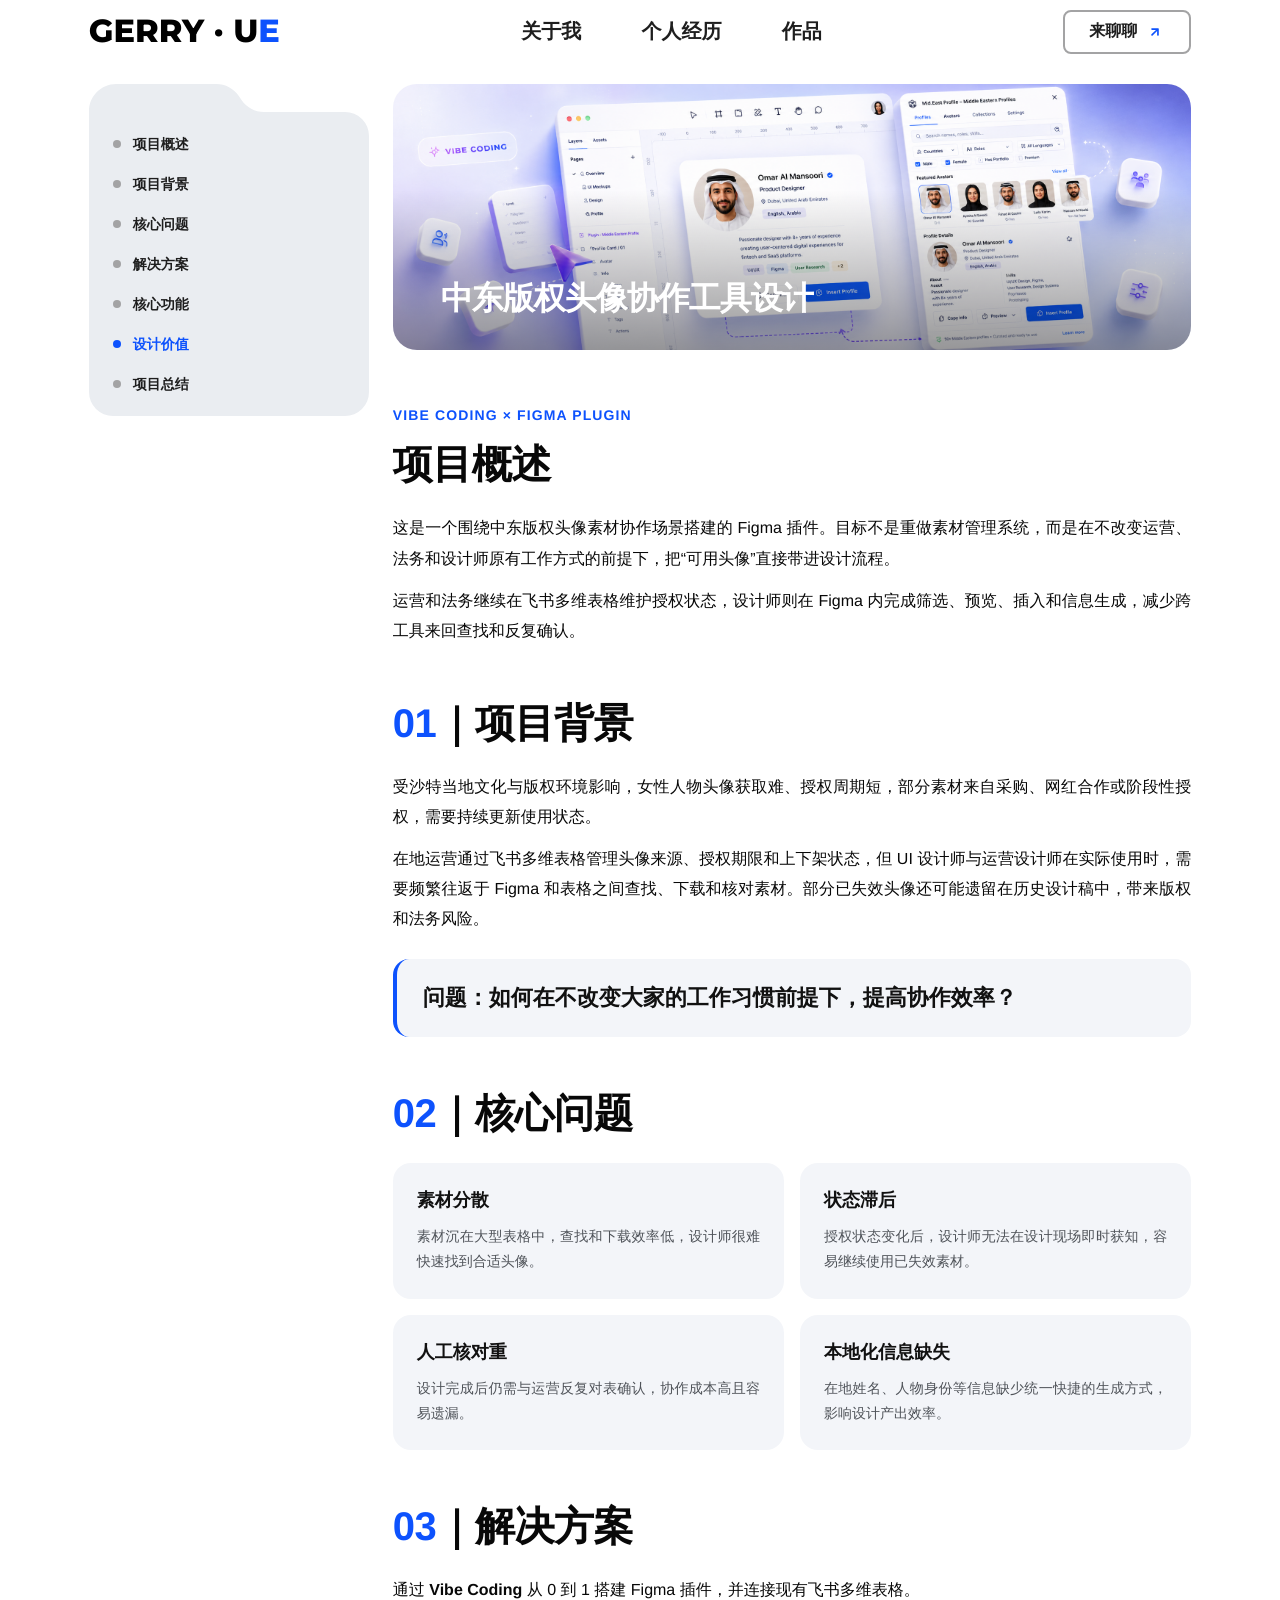
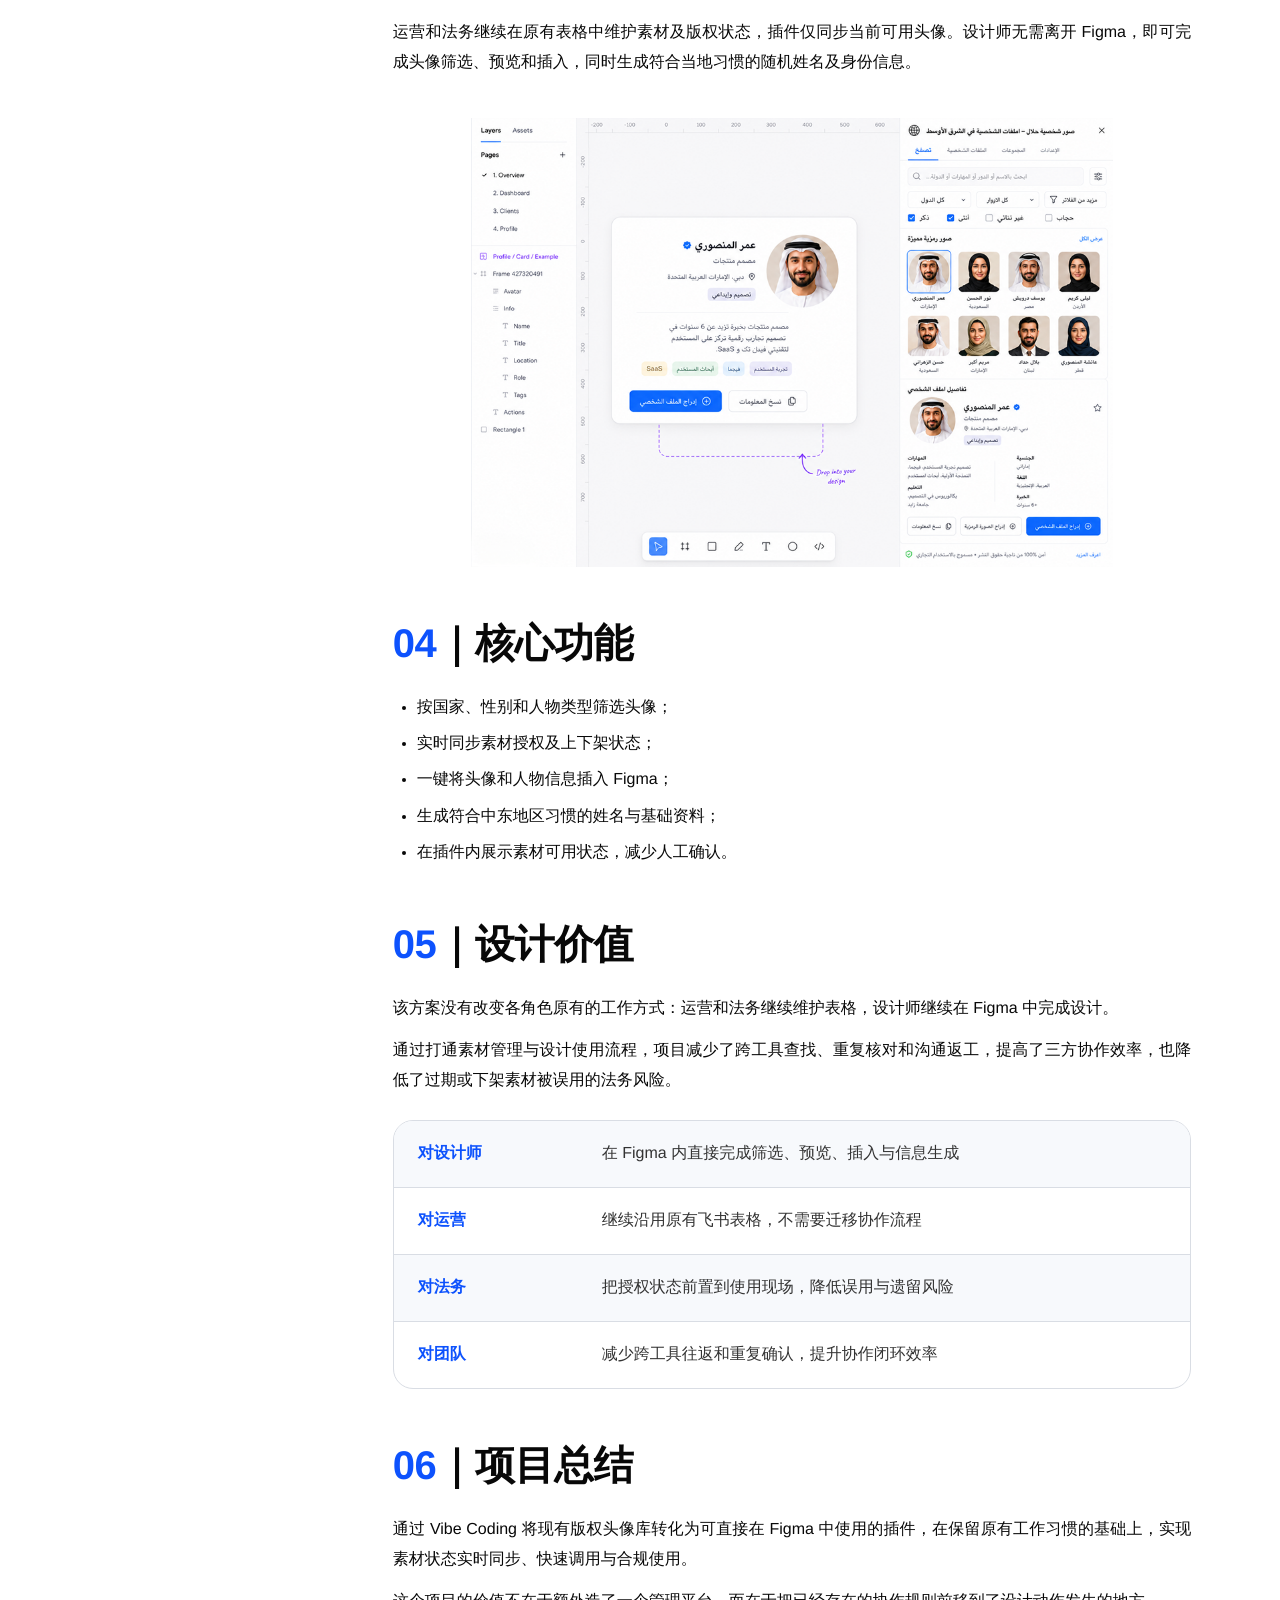
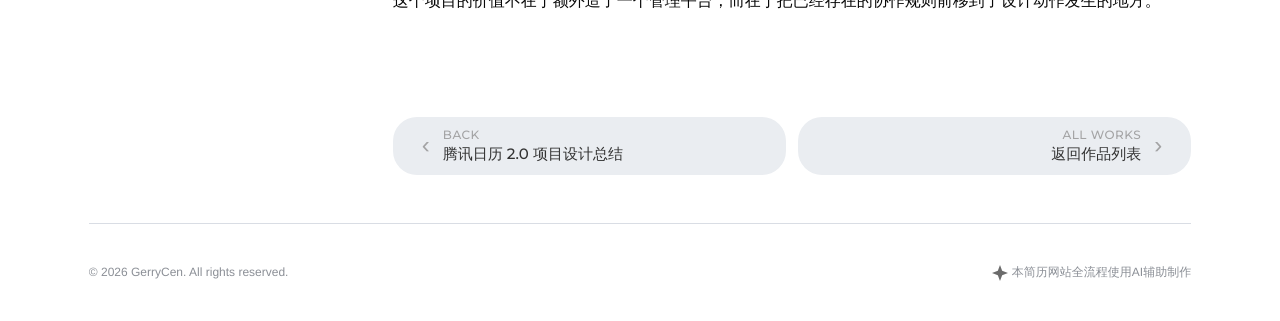
==== project-avatar-plugin.html @ 3c02f91b "Deploy portfolio static site" ====
<!doctype html>
<html lang="zh-CN">
  <head>
    <meta charset="UTF-8" />
    <meta name="viewport" content="width=device-width, initial-scale=1.0" />
    <title>中东版权头像协作工具设计</title>
    <meta
      name="description"
      content="中东版权头像协作工具设计，通过 Figma 插件打通飞书多维表格与设计工作流，降低素材版权与协作风险。"
    />
    <link rel="stylesheet" href="./styles.css" />
  </head>
  <body class="project-page">
    <header class="site-header" aria-label="主导航">
      <div class="header-inner">
        <a class="brand" href="./index.html#top" aria-label="回到首页">Gerry · U<span>E</span></a>
        <nav class="nav-links" aria-label="页面导航">
          <a href="./index.html#about">关于我</a>
          <a href="./index.html#experience">个人经历</a>
          <a href="./index.html#works">作品</a>
        </nav>
        <a class="talk-button" href="./index.html#contact">
          <span>来聊聊</span>
          <img src="./assets/arrow-down.svg" alt="" />
        </a>
      </div>
    </header>

    <main class="project-main">
      <div class="project-shell">
        <aside class="project-toc" aria-label="项目目录">
          <img class="project-toc-cap" src="./assets/project-detail-nav-cap.svg" alt="" />
          <nav>
            <a class="active" href="#overview"><span></span>项目概述</a>
            <a href="#background"><span></span>项目背景</a>
            <a href="#problems"><span></span>核心问题</a>
            <a href="#solution"><span></span>解决方案</a>
            <a href="#features"><span></span>核心功能</a>
            <a href="#value"><span></span>设计价值</a>
            <a href="#summary"><span></span>项目总结</a>
          </nav>
        </aside>

        <article class="project-article">
          <section class="project-cover reveal">
            <img src="./assets/avatar-plugin-cover-02.png" alt="中东版权头像协作工具设计封面" />
            <div>
              <p>中东版权头像协作工具设计</p>
            </div>
          </section>

          <section class="project-section reveal" id="overview">
            <p class="project-eyebrow">Vibe Coding × Figma Plugin</p>
            <h2>项目概述</h2>
            <p>
              这是一个围绕中东版权头像素材协作场景搭建的 Figma 插件。目标不是重做素材管理系统，而是在不改变运营、法务和设计师原有工作方式的前提下，把“可用头像”直接带进设计流程。
            </p>
            <p>
              运营和法务继续在飞书多维表格维护授权状态，设计师则在 Figma 内完成筛选、预览、插入和信息生成，减少跨工具来回查找和反复确认。
            </p>
          </section>

          <section class="project-section reveal" id="background">
            <h2><span>01</span>｜项目背景</h2>
            <p>
              受沙特当地文化与版权环境影响，女性人物头像获取难、授权周期短，部分素材来自采购、网红合作或阶段性授权，需要持续更新使用状态。
            </p>
            <p>
              在地运营通过飞书多维表格管理头像来源、授权期限和上下架状态，但 UI 设计师与运营设计师在实际使用时，需要频繁往返于 Figma 和表格之间查找、下载和核对素材。部分已失效头像还可能遗留在历史设计稿中，带来版权和法务风险。
            </p>
            <blockquote class="project-quote">问题：如何在不改变大家的工作习惯前提下，提高协作效率？</blockquote>
          </section>

          <section class="project-section reveal" id="problems">
            <h2><span>02</span>｜核心问题</h2>
            <div class="project-callout-grid">
              <div>
                <h3>素材分散</h3>
                <p>素材沉在大型表格中，查找和下载效率低，设计师很难快速找到合适头像。</p>
              </div>
              <div>
                <h3>状态滞后</h3>
                <p>授权状态变化后，设计师无法在设计现场即时获知，容易继续使用已失效素材。</p>
              </div>
              <div>
                <h3>人工核对重</h3>
                <p>设计完成后仍需与运营反复对表确认，协作成本高且容易遗漏。</p>
              </div>
              <div>
                <h3>本地化信息缺失</h3>
                <p>在地姓名、人物身份等信息缺少统一快捷的生成方式，影响设计产出效率。</p>
              </div>
            </div>
          </section>

          <section class="project-section reveal" id="solution">
            <h2><span>03</span>｜解决方案</h2>
            <p>
              通过 <strong>Vibe Coding</strong> 从 0 到 1 搭建 Figma 插件，并连接现有飞书多维表格。
            </p>
            <p>
              运营和法务继续在原有表格中维护素材及版权状态，插件仅同步当前可用头像。设计师无需离开 Figma，即可完成头像筛选、预览和插入，同时生成符合当地习惯的随机姓名及身份信息。
            </p>
            <figure>
              <img src="./assets/avatar-plugin-detail-01.png" alt="中东版权头像 Figma 插件界面" />
            </figure>
          </section>

          <section class="project-section reveal" id="features">
            <h2><span>04</span>｜核心功能</h2>
            <ul>
              <li>按国家、性别和人物类型筛选头像；</li>
              <li>实时同步素材授权及上下架状态；</li>
              <li>一键将头像和人物信息插入 Figma；</li>
              <li>生成符合中东地区习惯的姓名与基础资料；</li>
              <li>在插件内展示素材可用状态，减少人工确认。</li>
            </ul>
          </section>

          <section class="project-section reveal" id="value">
            <h2><span>05</span>｜设计价值</h2>
            <p>
              该方案没有改变各角色原有的工作方式：运营和法务继续维护表格，设计师继续在 Figma 中完成设计。
            </p>
            <p>
              通过打通素材管理与设计使用流程，项目减少了跨工具查找、重复核对和沟通返工，提高了三方协作效率，也降低了过期或下架素材被误用的法务风险。
            </p>
            <div class="project-result-table" role="table" aria-label="中东版权头像协作工具价值">
              <div><strong>对设计师</strong><span>在 Figma 内直接完成筛选、预览、插入与信息生成</span></div>
              <div><strong>对运营</strong><span>继续沿用原有飞书表格，不需要迁移协作流程</span></div>
              <div><strong>对法务</strong><span>把授权状态前置到使用现场，降低误用与遗留风险</span></div>
              <div><strong>对团队</strong><span>减少跨工具往返和重复确认，提升协作闭环效率</span></div>
            </div>
          </section>

          <section class="project-section reveal" id="summary">
            <h2><span>06</span>｜项目总结</h2>
            <p>
              通过 Vibe Coding 将现有版权头像库转化为可直接在 Figma 中使用的插件，在保留原有工作习惯的基础上，实现素材状态实时同步、快速调用与合规使用。
            </p>
            <p>
              这个项目的价值不在于额外造了一个管理平台，而在于把已经存在的协作规则前移到了设计动作发生的地方。
            </p>
          </section>

          <nav class="project-pager" aria-label="作品翻页">
            <a class="project-pager-link project-pager-back" href="./project-tencent-calendar.html">
              <span class="project-pager-arrow" aria-hidden="true">‹</span>
              <span class="project-pager-info">
                <span>Back</span>
                <strong>腾讯日历 2.0 项目设计总结</strong>
              </span>
            </a>
            <a class="project-pager-link project-pager-next" href="./index.html#works">
              <span class="project-pager-info">
                <span>All Works</span>
                <strong>返回作品列表</strong>
              </span>
              <span class="project-pager-arrow" aria-hidden="true">›</span>
            </a>
          </nav>
        </article>
      </div>

      <footer class="project-footer">
        <span>© 2026 GerryCen. All rights reserved.</span>
        <span><img src="./assets/star.svg" alt="" />本简历网站全流程使用AI辅助制作</span>
      </footer>
    </main>

    <script src="./script.js"></script>
  </body>
</html>
---- styles.css ----
:root {
  --page-max: 1440px;
}

@font-face {
  font-family: "Montserrat";
  font-style: normal;
  font-weight: 500;
  font-display: swap;
  src: url("./assets/fonts/montserrat-500.ttf") format("truetype");
}

@font-face {
  font-family: "Montserrat";
  font-style: normal;
  font-weight: 700;
  font-display: swap;
  src: url("./assets/fonts/montserrat-700.ttf") format("truetype");
}

@font-face {
  font-family: "Montserrat";
  font-style: normal;
  font-weight: 800;
  font-display: swap;
  src: url("./assets/fonts/montserrat-800.ttf") format("truetype");
}

:root {
  --bg: #f3f5f9;
  --black: #080808;
  --text: #1e1e1e;
  --muted: #a3a3a4;
  --blue: #0d52fd;
  --line: #d9dde4;
  --card-dark: #171717;
  --pad: clamp(32px, 6.94vw, 100px);
  --content: 1240px;
  --radius-lg: 68px;
  --radius-md: 32px;
  --radius-sm: 16px;
}

* {
  box-sizing: border-box;
}

html {
  scroll-behavior: smooth;
}

body {
  margin: 0;
  background: var(--bg);
  color: var(--text);
  display: flex;
  flex-direction: column;
  align-items: center;
  font-family: "PingFang SC", "PingFang TC", "Helvetica Neue", Arial, sans-serif;
  -webkit-font-smoothing: antialiased;
  text-rendering: geometricPrecision;
}

main {
  width: min(100%, var(--page-max));
}

a {
  color: inherit;
  text-decoration: none;
}

img {
  display: block;
  max-width: 100%;
}

.site-header {
  align-items: center;
  -webkit-backdrop-filter: none;
  backdrop-filter: none;
  background: transparent;
  box-shadow: none;
  display: flex;
  height: 64px;
  justify-content: center;
  max-height: 64px;
  overflow: hidden;
  padding: 0;
  position: sticky;
  top: 0;
  transition: background 180ms ease, backdrop-filter 180ms ease, box-shadow 180ms ease;
  width: 100%;
  z-index: 30;
}

.site-header.is-scrolled {
  -webkit-backdrop-filter: blur(22px);
  backdrop-filter: blur(22px);
  background: rgba(243, 245, 249, 0.72);
  box-shadow: 0 1px 0 rgba(8, 8, 8, 0.06);
}

.header-inner {
  align-items: center;
  display: flex;
  height: 64px;
  justify-content: space-between;
  padding: 0 var(--pad);
  width: min(100%, var(--page-max));
}

.brand {
  color: #000;
  font-family: Montserrat, "Helvetica Neue", Arial, sans-serif;
  font-size: clamp(26px, 2.5vw, 36px);
  font-weight: 800;
  letter-spacing: 0;
  line-height: 40px;
  text-transform: uppercase;
  white-space: nowrap;
}

.brand span {
  color: var(--blue);
}

.nav-links {
  display: flex;
  gap: clamp(32px, 4.7vw, 68px);
  font-size: 20px;
  font-weight: 700;
  line-height: 40px;
}

.nav-links a {
  transition: color 180ms ease;
}

.nav-links a:hover {
  color: var(--blue);
}

.talk-button {
  align-items: center;
  border: 2px solid var(--muted);
  border-radius: 8px;
  display: inline-flex;
  gap: 8px;
  min-height: 44px;
  padding: 4px 24px;
  transition: background 180ms ease, border-color 180ms ease, color 180ms ease, transform 180ms ease;
}

.talk-button span {
  font-size: 16px;
  font-weight: 700;
  line-height: 32px;
  white-space: nowrap;
}

.talk-button img {
  height: 20px;
  transition: filter 180ms ease;
  width: 20px;
}

.talk-button:hover {
  background: var(--blue);
  border-color: var(--blue);
  color: #fff;
  transform: translateY(-2px);
}

.talk-button:hover img {
  filter: brightness(0) invert(1);
}

.hero {
  overflow: hidden;
  padding-top: 100px;
  position: relative;
}

.hero-copy {
  align-items: flex-end;
  display: flex;
  gap: 80px;
  height: 362px;
  padding-left: var(--pad);
  position: relative;
  z-index: 3;
}

.portfolio-mark {
  aspect-ratio: 348.512 / 361.248;
  height: clamp(270px, 25.1vw, 361px);
  width: clamp(260px, 24.2vw, 349px);
}

.hero-roles {
  color: var(--text);
  display: flex;
  flex-direction: column;
  gap: 56px;
  font-size: clamp(28px, 2.5vw, 36px);
  font-weight: 500;
  line-height: 40px;
  padding-bottom: 1px;
}

.hero-roles p {
  margin: 0;
}

.hero-roles span {
  color: var(--muted);
}

.hero-portrait {
  height: 833px;
  position: absolute;
  right: 0;
  top: -18px;
  width: min(54vw, 773px);
  z-index: 6;
}

.portrait {
  height: auto;
  position: absolute;
  right: 50px;
  top: 16px;
  width: min(54vw, 773px);
}

.light {
  opacity: 0.68;
  pointer-events: none;
  position: absolute;
}

.light-one {
  animation: lightDrift 6s ease-in-out infinite;
  right: 68px;
  top: 590px;
  width: 43vw;
}

.light-two {
  animation: lightDrift 7s ease-in-out infinite reverse;
  right: 0;
  top: 622px;
  width: 51vw;
}

.profile-card {
  align-items: flex-start;
  backdrop-filter: blur(18px);
  background: rgba(139, 139, 139, 0.42);
  border-radius: 24px;
  color: #fff;
  display: flex;
  gap: 12px;
  padding: 24px 36px 24px 24px;
  position: absolute;
  right: 50px;
  top: 520px;
  transform: translate3d(var(--card-shift-x, 0px), var(--card-shift-y, 0px), 0);
  transition: transform 180ms ease, backdrop-filter 180ms ease, background 180ms ease;
  will-change: transform;
  width: 276px;
  z-index: 7;
}

.profile-card img {
  border-radius: 50%;
  height: 68px;
  object-fit: cover;
  object-position: 28% 15%;
  width: 68px;
}

.profile-card strong,
.profile-card span {
  display: block;
  font-size: 24px;
  font-weight: 700;
  line-height: 32px;
  white-space: nowrap;
}

.profile-card span {
  font-weight: 500;
}

.profile-card small {
  color: rgba(255, 255, 255, 0.72);
  display: block;
  font-size: 12px;
  line-height: 20px;
  margin-top: 8px;
  white-space: nowrap;
}

.about-panel {
  margin-top: -18px;
  position: relative;
  z-index: 4;
}

.shape {
  pointer-events: none;
  position: relative;
  z-index: 2;
  display: block;
  height: auto;
  max-width: 100%;
}

.shape-top {
  margin-left: auto;
  width: min(49vw, 704px);
  aspect-ratio: 704 / 70;
}

.shape-bottom {
  margin-top: -1px;
  width: min(56vw, 804px);
  aspect-ratio: 804 / 70;
}

.panel-inner {
  background: var(--black);
  border-bottom-right-radius: var(--radius-lg);
  border-top-left-radius: var(--radius-lg);
  display: flex;
  flex-direction: column;
  gap: 80px;
  min-height: 1040px;
  padding: 100px var(--pad);
  position: relative;
}

.intro-block {
  max-width: 677px;
}

.panel-inner h2 {
  background: linear-gradient(90deg, #6f6f6f, #fff 50%, #6f6f6f);
  background-clip: text;
  color: transparent;
  font-family: Montserrat, "Helvetica Neue", Arial, sans-serif;
  font-size: clamp(62px, 6.67vw, 96px);
  font-weight: 800;
  line-height: 96px;
  margin: 0 0 -36px;
  opacity: 0.1;
  text-transform: uppercase;
}

.intro-block p {
  color: var(--muted);
  font-size: 16px;
  line-height: 32px;
  margin: 0;
  max-width: 478px;
}

.skill-strip,
.competencies {
  width: 100%;
}

.marquee {
  height: 38px;
  margin-top: 0;
  overflow: hidden;
  position: relative;
  width: 100%;
}

.marquee::before,
.marquee::after {
  content: "";
  height: 100%;
  pointer-events: none;
  position: absolute;
  top: 0;
  width: 72px;
  z-index: 2;
}

.marquee::before {
  background: linear-gradient(90deg, var(--black), rgba(8, 8, 8, 0));
  left: 0;
}

.marquee::after {
  background: linear-gradient(90deg, rgba(8, 8, 8, 0), var(--black));
  right: 0;
}

.marquee-track {
  align-items: center;
  animation: marquee 33s linear infinite;
  color: var(--muted);
  display: flex;
  gap: 72px;
  min-width: max-content;
}

.marquee-track span {
  align-items: center;
  display: inline-flex;
  font-size: 32px;
  font-weight: 500;
  gap: 3px;
  line-height: 32px;
  white-space: nowrap;
}

.marquee-track img {
  height: 32px;
  width: 32px;
}

.marquee-track .logo-only img {
  height: 32px;
  width: 148.96px;
}

.ae-icon {
  background: var(--muted);
  border-radius: 4px;
  color: var(--black);
  font-size: 20px !important;
  height: 32px;
  justify-content: center;
  line-height: 18px !important;
  width: 32px;
}

.ae-skill {
  gap: 4px !important;
}

.competency-grid {
  display: grid;
  gap: 24px;
  grid-template-columns: repeat(3, minmax(0, 1fr));
}

.competency-card {
  backdrop-filter: blur(18px);
  background: linear-gradient(145deg, rgba(255, 255, 255, 0.14), rgba(255, 255, 255, 0.06));
  border: 1px solid rgba(255, 255, 255, 0.12);
  border-radius: var(--radius-md);
  box-shadow: inset 0 1px 0 rgba(255, 255, 255, 0.08);
  min-height: 334px;
  overflow: hidden;
  position: relative;
  padding: 40px;
  transition: transform 320ms ease, background 320ms ease, border-color 320ms ease, box-shadow 320ms ease;
}

.competency-card::before {
  background: linear-gradient(145deg, rgba(255, 255, 255, 0.05), rgba(255, 255, 255, 0.16));
  border-radius: inherit;
  content: "";
  inset: 0;
  opacity: 0;
  position: absolute;
  transition: opacity 320ms ease;
  z-index: 0;
}

.competency-card > * {
  position: relative;
  z-index: 1;
}

.competency-card:hover {
  background: linear-gradient(145deg, rgba(255, 255, 255, 0.18), rgba(255, 255, 255, 0.08));
  border-color: rgba(255, 255, 255, 0.18);
  box-shadow: 0 16px 40px rgba(8, 8, 8, 0.26), inset 0 1px 0 rgba(255, 255, 255, 0.08);
  transform: translateY(-4px);
}

.competency-card:hover::before {
  opacity: 1;
}

.icon-wrap {
  align-items: center;
  background: #3c3c3c;
  border-radius: 50%;
  display: flex;
  height: 64px;
  justify-content: center;
  margin-bottom: 42px;
  width: 64px;
}

.icon-wrap img {
  height: 32px;
  width: 32px;
}

.competency-card h3 {
  color: #fff;
  font-size: clamp(26px, 2.5vw, 36px);
  font-weight: 600;
  line-height: 32px;
  margin: 0 0 29px;
}

.competency-card p {
  color: var(--muted);
  font-size: 16px;
  line-height: 32px;
  margin: 0;
}

.section-pad {
  padding: 80px var(--pad);
}

.experience h2,
.works h2,
.contact h2 {
  font-family: Montserrat, "Helvetica Neue", Arial, sans-serif;
  font-size: clamp(40px, 4.1vw, 59px);
  font-weight: 500;
  line-height: 59px;
  margin: 0;
  text-transform: uppercase;
}

.timeline {
  margin-top: 48px;
  max-width: var(--content);
  position: relative;
}

.timeline::before {
  background: #d7dbe2;
  content: "";
  height: calc(100% - 114px);
  left: 316px;
  position: absolute;
  top: 57px;
  width: 1px;
}

.job {
  align-items: center;
  display: grid;
  gap: 40px;
  grid-template-columns: 270px 12px minmax(320px, 598px) 200px;
  min-height: 106px;
}

.job + .job {
  margin-top: 40px;
}

.job-meta {
  background: #e9edf3;
  border-radius: 16px;
  padding: 24px;
  transition: background 220ms ease, color 220ms ease;
}

.job:hover .job-meta {
  background: var(--black);
  color: #fff;
}

.job-meta strong,
.job-meta span {
  display: block;
  padding-left: 24px;
  position: relative;
}

.job-meta strong {
  font-size: 16px;
  line-height: 22px;
}

.job-meta span {
  color: #707174;
  font-size: 12px;
  line-height: 20px;
  margin-top: 16px;
}

.job:hover .job-meta span {
  color: rgba(255, 255, 255, 0.7);
}

.job-meta strong::before,
.job-meta span::before {
  background: currentColor;
  border-radius: 50%;
  content: "";
  height: 8px;
  left: 0;
  position: absolute;
  top: 7px;
  width: 8px;
}

.job:hover .job-meta strong::before {
  background: var(--blue);
}

.job-meta span::before {
  content: none;
}

.timeline-dot {
  background: var(--bg);
  border: 2px solid #b8bdc6;
  border-radius: 50%;
  height: 12px;
  position: relative;
  width: 12px;
  z-index: 2;
}

.job-main h3 {
  font-size: 24px;
  font-weight: 700;
  line-height: 34px;
  margin: 0 0 8px;
}

.job-main h3 span {
  color: var(--muted);
  font-weight: 600;
}

.job-main p {
  color: #5f6064;
  font-size: 16px;
  line-height: 22px;
  margin: 0;
}

.company-logo {
  align-items: center;
  display: flex;
  height: 106px;
  justify-content: center;
}

.company-logo img {
  height: 100%;
  max-height: none;
  max-width: 100%;
  object-fit: contain;
}

.section-heading {
  align-items: center;
  display: flex;
  justify-content: space-between;
  max-width: var(--content);
}

.work-tabs {
  display: flex;
  gap: 8px;
}

.tab {
  background: #e6ebf2;
  border: 0;
  border-radius: 16px;
  color: #6c7077;
  cursor: pointer;
  font: inherit;
  font-size: 16px;
  font-weight: 600;
  height: 38px;
  padding: 8px 16px;
  transition: background 160ms ease, color 160ms ease, transform 160ms ease;
}

.tab.active,
.tab:hover {
  background: var(--blue);
  color: #fff;
  transform: translateY(-1px);
}

.work-grid {
  display: grid;
  gap: 24px;
  grid-template-columns: repeat(3, minmax(0, 1fr));
  margin-top: 48px;
  max-width: var(--content);
}

.work-card {
  background: var(--card-dark);
  border-radius: 16px;
  color: #fff;
  overflow: hidden;
  padding: 20px;
  transition: box-shadow 360ms ease, border-color 360ms ease;
}

.work-card.is-hidden {
  display: none;
}

.work-card:hover {
  box-shadow: 0 24px 50px rgba(8, 8, 8, 0.2);
}

.work-media {
  aspect-ratio: 357 / 200;
  border-radius: 8px;
  overflow: hidden;
  position: relative;
  width: 100%;
}

.work-media::after {
  background: linear-gradient(135deg, rgba(13, 82, 253, 0.28), rgba(255, 255, 255, 0) 52%, rgba(13, 82, 253, 0.16));
  content: "";
  inset: 0;
  opacity: 0;
  position: absolute;
  transition: opacity 420ms ease;
}

.work-media img {
  filter: grayscale(1) contrast(0.96) brightness(0.88);
  height: auto;
  object-fit: cover;
  transform: scale(1);
  transition: filter 420ms ease, transform 520ms ease;
  width: 100%;
}

.work-card:hover .work-media::after {
  opacity: 1;
}

.work-card:hover .work-media img {
  filter: grayscale(0) saturate(1.14) contrast(1.02);
  transform: scale(1.055);
}

.work-copy {
  padding-top: 16px;
}

.work-copy span {
  color: var(--blue);
  display: block;
  font-size: 12px;
  font-weight: 700;
  line-height: 14px;
  margin-bottom: 8px;
  text-transform: uppercase;
}

.work-copy h3 {
  font-size: 18px;
  font-weight: 700;
  line-height: 19px;
  margin: 0 0 8px;
}

.work-copy p {
  color: var(--muted);
  font-size: 13px;
  line-height: 18px;
  margin: 0;
  min-height: 54px;
}

.work-copy a,
.primary-button {
  align-items: center;
  border: 1px solid rgba(255, 255, 255, 0.35);
  border-radius: 8px;
  display: inline-flex;
  font-size: 14px;
  font-weight: 700;
  gap: 10px;
  height: 46px;
  line-height: 18px;
  margin-top: 16px;
  padding: 14px 24px;
  transition: background 180ms ease, border-color 180ms ease, transform 180ms ease;
}

.work-copy a img,
.primary-button img {
  height: 14px;
  transition: transform 180ms ease;
  width: 14px;
}

.work-copy a:hover,
.primary-button:hover {
  background: var(--blue);
  border-color: var(--blue);
  transform: translateY(-2px);
}

.work-copy a:hover img,
.primary-button:hover img {
  transform: translateX(3px);
}

.contact {
  background: var(--black);
  border-top-left-radius: 0;
  border-top-right-radius: var(--radius-lg);
  color: #fff;
  margin-top: 140px;
  min-height: 527px;
  overflow: visible;
  padding: 80px var(--pad) 39px;
  position: relative;
}

.contact-shape {
  aspect-ratio: 704 / 70;
  bottom: calc(100% - 1px);
  display: block;
  height: auto;
  left: 0;
  max-width: 100%;
  pointer-events: none;
  position: absolute;
  top: auto;
  width: min(49vw, 704px);
  z-index: 2;
}

.contact::after {
  background: url("./assets/bg纹理切图.png") no-repeat right top / auto 100%;
  content: "";
  inset: 0;
  opacity: 1;
  position: absolute;
  z-index: 0;
}

.contact-inner {
  display: grid;
  column-gap: 56px;
  grid-template-columns: minmax(320px, 550px) 180px 230px;
  justify-content: space-between;
  max-width: var(--content);
  min-height: 270px;
  position: relative;
  z-index: 2;
}

.contact-copy h2 {
  background: linear-gradient(90deg, #6f6f6f 0%, #fff 50%, #6f6f6f 100%);
  background-clip: text;
  -webkit-background-clip: text;
  color: transparent;
  font-family: Montserrat, "Helvetica Neue", Arial, sans-serif;
  font-size: 48px;
  font-weight: 500;
  line-height: 1;
  margin: 0;
  text-transform: uppercase;
  -webkit-text-fill-color: transparent;
}

.contact-copy p {
  color: var(--muted);
  font-size: 16px;
  line-height: 26px;
  margin: 40px 0 0;
  max-width: 550px;
}

.primary-button {
  background: var(--blue);
  border-color: var(--blue);
  margin-top: 40px;
}

.contact-info {
  display: flex;
  flex-direction: column;
  font-style: normal;
  gap: 56px;
}

.contact-info span,
.wechat span {
  color: #fff;
  display: block;
  font-size: 12px;
  font-weight: 700;
  line-height: 20px;
}

.contact-info strong {
  display: block;
  font-size: 20px;
  line-height: 28px;
  margin-top: 4px;
}

.wechat img {
  aspect-ratio: 1;
  border-radius: 12px;
  height: 230px;
  margin-top: 20px;
  object-fit: cover;
  object-position: center 64%;
  width: 230px;
}

.wechat {
  justify-self: end;
}

.footer {
  align-items: center;
  border-top: 1px solid rgba(255, 255, 255, 0.12);
  color: rgba(255, 255, 255, 0.45);
  display: flex;
  font-size: 12px;
  justify-content: space-between;
  line-height: 17px;
  margin-top: 80px;
  max-width: var(--content);
  padding-top: 40px;
  position: relative;
  z-index: 2;
}

.footer span:last-child {
  align-items: center;
  display: inline-flex;
  gap: 4px;
}

.footer img {
  height: 16px;
  width: 16px;
}

.project-page {
  background: #fff;
}

.project-main {
  background: #fff;
}

.project-shell {
  display: grid;
  gap: 24px;
  grid-template-columns: 280px minmax(0, 936px);
  padding: 20px var(--pad) 48px;
}

.project-toc {
  left: max(var(--pad), calc((100vw - var(--page-max)) / 2 + var(--pad)));
  position: fixed;
  top: 84px;
  width: 280px;
  z-index: 20;
}

.project-toc-cap {
  aspect-ratio: 175 / 28;
  height: 28px;
  width: 175px;
}

.project-toc nav {
  background: #eaedf1;
  border-bottom-left-radius: 24px;
  border-bottom-right-radius: 24px;
  border-top-right-radius: 24px;
  display: flex;
  flex-direction: column;
  max-height: calc(100vh - 116px);
  overflow: auto;
  padding: 12px 24px;
}

.project-toc a {
  align-items: center;
  color: #1e1e1e;
  display: flex;
  font-size: 14px;
  font-weight: 600;
  gap: 12px;
  line-height: 20px;
  padding: 10px 0;
  transition: color 180ms ease;
}

.project-toc a span {
  background: #a3a3a4;
  border-radius: 4px;
  display: block;
  height: 8px;
  transition: background 180ms ease;
  width: 8px;
}

.project-toc a.active,
.project-toc a:hover {
  color: var(--blue);
}

.project-toc a.active span,
.project-toc a:hover span {
  background: var(--blue);
}

.project-article {
  display: flex;
  flex-direction: column;
  gap: 52px;
  grid-column: 2;
  min-width: 0;
  width: 100%;
}

.project-cover {
  aspect-ratio: 936 / 312;
  border-radius: 24px;
  overflow: hidden;
  position: relative;
  width: 100%;
}

.project-cover img,
.project-section figure img {
  height: 100%;
  object-fit: cover;
  width: 100%;
}

.project-cover::after {
  background: linear-gradient(180deg, rgba(0, 0, 0, 0), rgba(0, 0, 0, 0.4));
  bottom: 0;
  content: "";
  height: 160px;
  left: 0;
  position: absolute;
  right: 0;
}

.project-cover div {
  bottom: 0;
  left: 0;
  padding: 24px 48px;
  position: absolute;
  right: 0;
  z-index: 1;
}

.project-cover p {
  color: #fff;
  font-size: 32px;
  font-weight: 600;
  letter-spacing: -1px;
  line-height: 55px;
  margin: 0;
}

.project-section {
  color: #080808;
  font-size: 16px;
  line-height: 1.88;
}

.project-section h2 {
  color: #080808;
  font-size: 40px;
  font-weight: 600;
  letter-spacing: -0.5px;
  line-height: 1.25;
  margin: 0 0 24px;
}

.project-section h2 span {
  color: var(--blue);
}

.project-section h3 {
  font-size: 22px;
  font-weight: 700;
  line-height: 1.45;
  margin: 32px 0 10px;
}

.project-section p {
  margin: 0;
  text-align: justify;
}

.project-section a {
  color: var(--blue);
  text-decoration: underline;
  text-underline-offset: 0.15em;
}

.project-section a:hover {
  text-decoration-thickness: 2px;
}

.project-eyebrow {
  color: var(--blue);
  font-size: 14px;
  font-weight: 700;
  letter-spacing: 0.08em;
  margin-bottom: 12px !important;
  text-transform: uppercase;
}

.project-section p + p {
  margin-top: 12px;
}

.project-section ul,
.project-section ol {
  margin: 12px 0 0;
  padding-left: 24px;
}

.project-section li + li {
  margin-top: 6px;
}

.project-section figure {
  border-radius: 24px;
  margin: 40px 0 0;
  overflow: hidden;
  width: 100%;
}

.project-section figure img {
  aspect-ratio: 16 / 9;
  display: block;
  height: auto;
  border-radius: inherit;
  object-fit: contain;
}

.project-section strong {
  font-weight: 700;
}

.project-quote {
  background: #f3f5f9;
  border-left: 4px solid var(--blue);
  border-radius: 16px;
  color: #111;
  font-size: 22px;
  font-weight: 600;
  line-height: 1.55;
  margin: 24px 0 0;
  padding: 22px 26px;
}

.project-callout-grid {
  display: grid;
  gap: 16px;
  grid-template-columns: repeat(2, minmax(0, 1fr));
  margin-top: 20px;
}

.project-callout-three {
  grid-template-columns: repeat(3, minmax(0, 1fr));
}

.project-callout-grid > div {
  background: #f3f5f9;
  border-radius: 18px;
  padding: 24px;
}

.project-callout-grid h3 {
  color: #111;
  font-size: 18px;
  line-height: 1.5;
  margin: 0 0 10px;
}

.project-callout-grid p {
  color: #4f5359;
  font-size: 14px;
  line-height: 1.8;
}

.project-result-table {
  border: 1px solid #d9dde4;
  border-radius: 20px;
  margin-top: 24px;
  overflow: hidden;
}

.project-result-table div {
  display: grid;
  gap: 24px;
  grid-template-columns: 160px minmax(0, 1fr);
  padding: 18px 24px;
}

.project-result-table div + div {
  border-top: 1px solid #d9dde4;
}

.project-result-table div:nth-child(odd) {
  background: #f7f9fc;
}

.project-result-table strong {
  color: var(--blue);
}

.project-result-table span {
  color: #333;
}

.project-pager {
  display: grid;
  gap: 12px;
  grid-template-columns: repeat(2, minmax(0, 1fr));
  margin-top: 48px;
}

.project-pager-link {
  align-items: center;
  background: #eaedf1;
  border-radius: 24px;
  display: flex;
  gap: 8px;
  min-height: 58px;
  padding: 10px 24px;
  transition: background 180ms ease, transform 180ms ease;
}

.project-pager-next {
  justify-content: flex-end;
  text-align: right;
}

.project-pager-link:hover {
  background: #dfe5ee;
  transform: translateY(-2px);
}

.project-pager-info {
  display: flex;
  flex: 1 1 auto;
  flex-direction: column;
  min-width: 0;
}

.project-pager-info span,
.project-pager-info strong {
  display: block;
  font-family: Montserrat, "Helvetica Neue", Arial, sans-serif;
  font-weight: 500;
}

.project-pager-info span {
  color: #a3a3a4;
  font-size: 12px;
  letter-spacing: 0.5px;
  line-height: 16px;
  text-transform: uppercase;
}

.project-pager-info strong {
  color: #333;
  font-size: 15px;
  line-height: 20px;
  overflow: hidden;
  text-overflow: ellipsis;
  white-space: nowrap;
}

.project-pager-arrow {
  align-items: center;
  color: #a3a3a4;
  display: inline-flex;
  flex: 0 0 18px;
  font-family: "Helvetica Neue", Arial, sans-serif;
  font-size: 24px;
  height: 18px;
  justify-content: center;
  line-height: 18px;
  width: 18px;
}

.project-contact {
  margin-top: 0;
}

.project-footer {
  align-items: center;
  border-top: 1px solid #d9dde4;
  color: #8b8f96;
  display: flex;
  font-size: 12px;
  justify-content: space-between;
  line-height: 17px;
  margin: 0 auto;
  max-width: var(--content);
  padding: 40px 0;
  width: calc(100% - var(--pad) * 2);
}

.project-footer span:last-child {
  align-items: center;
  display: inline-flex;
  gap: 4px;
}

.project-footer img {
  filter: brightness(0) saturate(0) opacity(0.58);
  height: 16px;
  width: 16px;
}

.reveal {
  opacity: 0;
  transform: translateY(28px);
  transition: opacity 700ms ease, transform 700ms ease;
}

.reveal.is-visible {
  opacity: 1;
  transform: translateY(0);
}

@keyframes marquee {
  from {
    transform: translateX(0);
  }
  to {
    transform: translateX(-50%);
  }
}

@keyframes portraitFloat {
  0%,
  100% {
    transform: translateY(0);
  }
  50% {
    transform: translateY(-10px);
  }
}

@keyframes lightDrift {
  0%,
  100% {
    transform: translateX(0) rotate(-10deg);
  }
  50% {
    transform: translateX(-18px) rotate(-8deg);
  }
}

@media (max-width: 1180px) {
  .header-inner {
    gap: 24px;
  }

  .nav-links {
    gap: clamp(18px, 3vw, 28px);
    white-space: nowrap;
  }

  .hero-copy {
    gap: 48px;
  }

  .hero-portrait {
    opacity: 0.9;
    right: -40px;
    z-index: 6;
  }

  .portrait {
    right: 0;
    top: -64px;
  }

  .competency-grid,
  .work-grid {
    grid-template-columns: repeat(2, minmax(0, 1fr));
  }

  .job {
    grid-template-columns: 220px 12px minmax(280px, 1fr) 130px;
    gap: 24px;
  }

  .timeline::before {
    left: 256px;
  }

  .contact-inner {
    column-gap: 40px;
    grid-template-columns: minmax(300px, 1fr) 180px 230px;
  }

  .contact-info {
    flex-direction: column;
    gap: 56px;
  }

  .wechat {
    grid-column: auto;
    grid-row: auto;
  }

  .contact-shape {
    width: min(54vw, 704px);
  }

  .project-shell {
    grid-template-columns: 240px minmax(0, 1fr);
  }

  .project-toc {
    width: 240px;
  }
}

@media (max-width: 860px) {
  :root {
    --radius-lg: 36px;
    --radius-md: 24px;
  }

  .header-inner {
    align-items: center;
    flex-wrap: nowrap;
    height: auto;
    padding-bottom: 22px;
    padding-top: 22px;
  }

  .nav-links {
    font-size: 18px;
    gap: 20px;
    order: initial;
    width: auto;
  }

  .talk-button {
    padding-inline: 18px;
  }

  .talk-button span {
    font-size: 18px;
  }

  .hero {
    padding-top: 8px;
  }

  .hero-copy {
    align-items: flex-start;
    flex-direction: column;
    gap: 28px;
    height: auto;
    min-height: 520px;
    padding-right: var(--pad);
  }

  .hero-roles {
    flex-direction: row;
    font-size: 24px;
    gap: 36px;
    line-height: 30px;
  }

  .hero-portrait {
    right: -180px;
    top: 54px;
    width: 680px;
  }

  .portrait {
    width: 680px;
  }

  .light-one {
    right: 132px;
    top: 420px;
    width: 500px;
  }

  .light-two {
    right: 64px;
    top: 448px;
    width: 590px;
  }

  .profile-card {
    right: 180px;
    top: 330px;
    transform: translate3d(var(--card-shift-x, 0px), var(--card-shift-y, 0px), 0) scale(0.82);
    transform-origin: right top;
  }

  .about-panel {
    margin-top: -118px;
  }

  .panel-inner {
    gap: 56px;
    min-height: auto;
    padding-bottom: 72px;
    padding-top: 72px;
  }

  .panel-inner h2 {
    line-height: 72px;
    margin-bottom: -24px;
  }

  .competency-grid,
  .work-grid {
    grid-template-columns: 1fr;
  }

  .competency-card {
    min-height: auto;
  }

  .section-heading {
    align-items: flex-start;
    flex-direction: column;
    gap: 24px;
  }

  .section-pad {
    padding: 64px var(--pad);
  }

  .experience h2,
  .works h2 {
    font-size: clamp(34px, 5.6vw, 46px);
    line-height: 1.12;
  }

  .timeline::before {
    display: none;
  }

  .job {
    align-items: start;
    gap: 18px;
    grid-template-columns: minmax(176px, 0.38fr) minmax(280px, 1fr) 100px;
  }

  .job-meta {
    grid-column: 1;
  }

  .job-main {
    grid-column: 2;
    grid-row: 1;
  }

  .timeline-dot {
    display: none;
  }

  .company-logo {
    grid-column: 3;
    grid-row: 1;
    height: 64px;
    justify-content: center;
  }

  .contact-inner {
    column-gap: 32px;
    grid-template-columns: minmax(280px, 1fr) minmax(180px, 220px);
  }

  .contact-info {
    grid-column: 1;
    flex-direction: row;
    gap: 40px;
    margin-top: 28px;
  }

  .wechat {
    grid-column: 2;
    grid-row: 1 / span 2;
    justify-self: end;
  }

  .contact-shape {
    width: min(54vw, 704px);
  }

  .footer {
    align-items: flex-start;
    flex-direction: column;
    gap: 20px;
  }

  .project-shell {
    display: block;
    padding-top: 16px;
  }

  .project-toc {
    margin-bottom: 24px;
    position: static;
    width: 100%;
  }

  .project-toc nav {
    border-radius: 0 24px 24px;
    display: grid;
    grid-template-columns: repeat(2, minmax(0, 1fr));
  }

  .project-cover p {
    font-size: 24px;
    line-height: 36px;
  }

  .project-cover div {
    padding: 20px 24px;
  }

  .project-section h2 {
    font-size: 28px;
  }

  .project-callout-grid {
    grid-template-columns: 1fr;
  }

  .project-result-table div {
    gap: 6px;
    grid-template-columns: 1fr;
  }

  .project-pager {
    grid-template-columns: 1fr;
  }

  .project-footer {
    align-items: flex-start;
    flex-direction: column;
    gap: 16px;
  }
}

@media (max-width: 560px) {
  :root {
    --pad: 20px;
  }

  .header-inner {
    align-items: flex-start;
    flex-wrap: wrap;
  }

  .brand {
    font-size: 24px;
  }

  .nav-links {
    font-size: 16px;
    gap: 18px;
    order: 3;
    width: 100%;
  }

  .portfolio-mark {
    height: 218px;
    width: 210px;
  }

  .hero-copy {
    min-height: 650px;
  }

  .hero-roles {
    flex-direction: column;
    font-size: 20px;
    gap: 20px;
    line-height: 26px;
    position: relative;
    z-index: 5;
  }

  .hero-portrait {
    right: -245px;
    top: 246px;
    width: 620px;
    z-index: 1;
  }

  .portrait {
    width: 620px;
  }

  .light-one {
    right: 168px;
    top: 468px;
    width: 430px;
  }

  .light-two {
    right: 112px;
    top: 496px;
    width: 500px;
  }

  .profile-card {
    display: none;
  }

  .panel-inner h2 {
    font-size: 48px;
    line-height: 56px;
  }

  .marquee-track span {
    font-size: 24px;
  }

  .work-tabs {
    flex-wrap: wrap;
  }

  .job {
    grid-template-columns: 1fr;
  }

  .job-meta,
  .job-main,
  .company-logo {
    grid-column: auto;
    grid-row: auto;
  }

  .contact-inner {
    grid-template-columns: 1fr;
  }

  .contact-info {
    flex-direction: column;
    gap: 28px;
    margin-top: 32px;
  }

  .wechat {
    grid-column: auto;
    grid-row: auto;
    justify-self: start;
  }

  .contact {
    padding-bottom: 28px;
  }

  .contact-shape {
    width: min(68vw, 704px);
  }

  .wechat img {
    height: min(230px, calc(100vw - 40px));
    width: min(230px, calc(100vw - 40px));
  }
}

@media (prefers-reduced-motion: reduce) {
  *,
  *::before,
  *::after {
    animation-duration: 0.001ms !important;
    animation-iteration-count: 1 !important;
    scroll-behavior: auto !important;
    transition-duration: 0.001ms !important;
  }

  .reveal {
    opacity: 1;
    transform: none;
  }
}
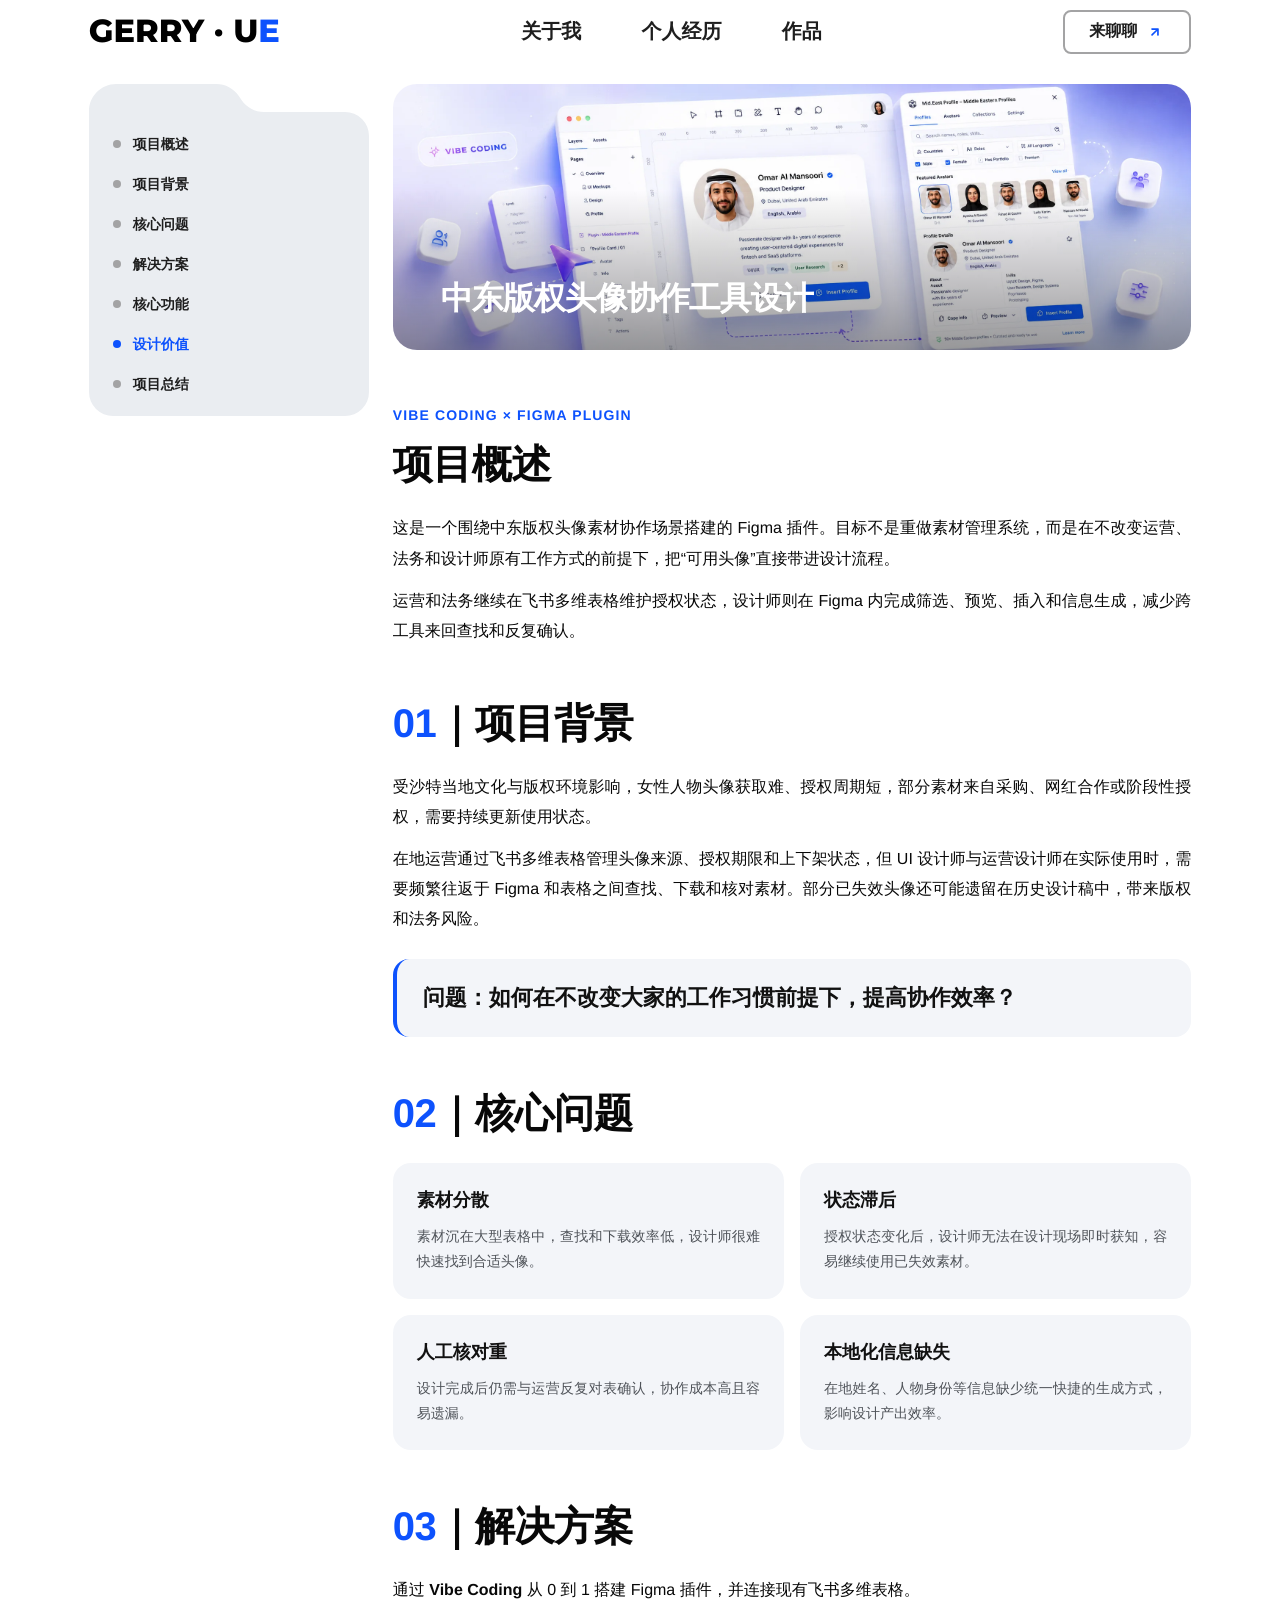
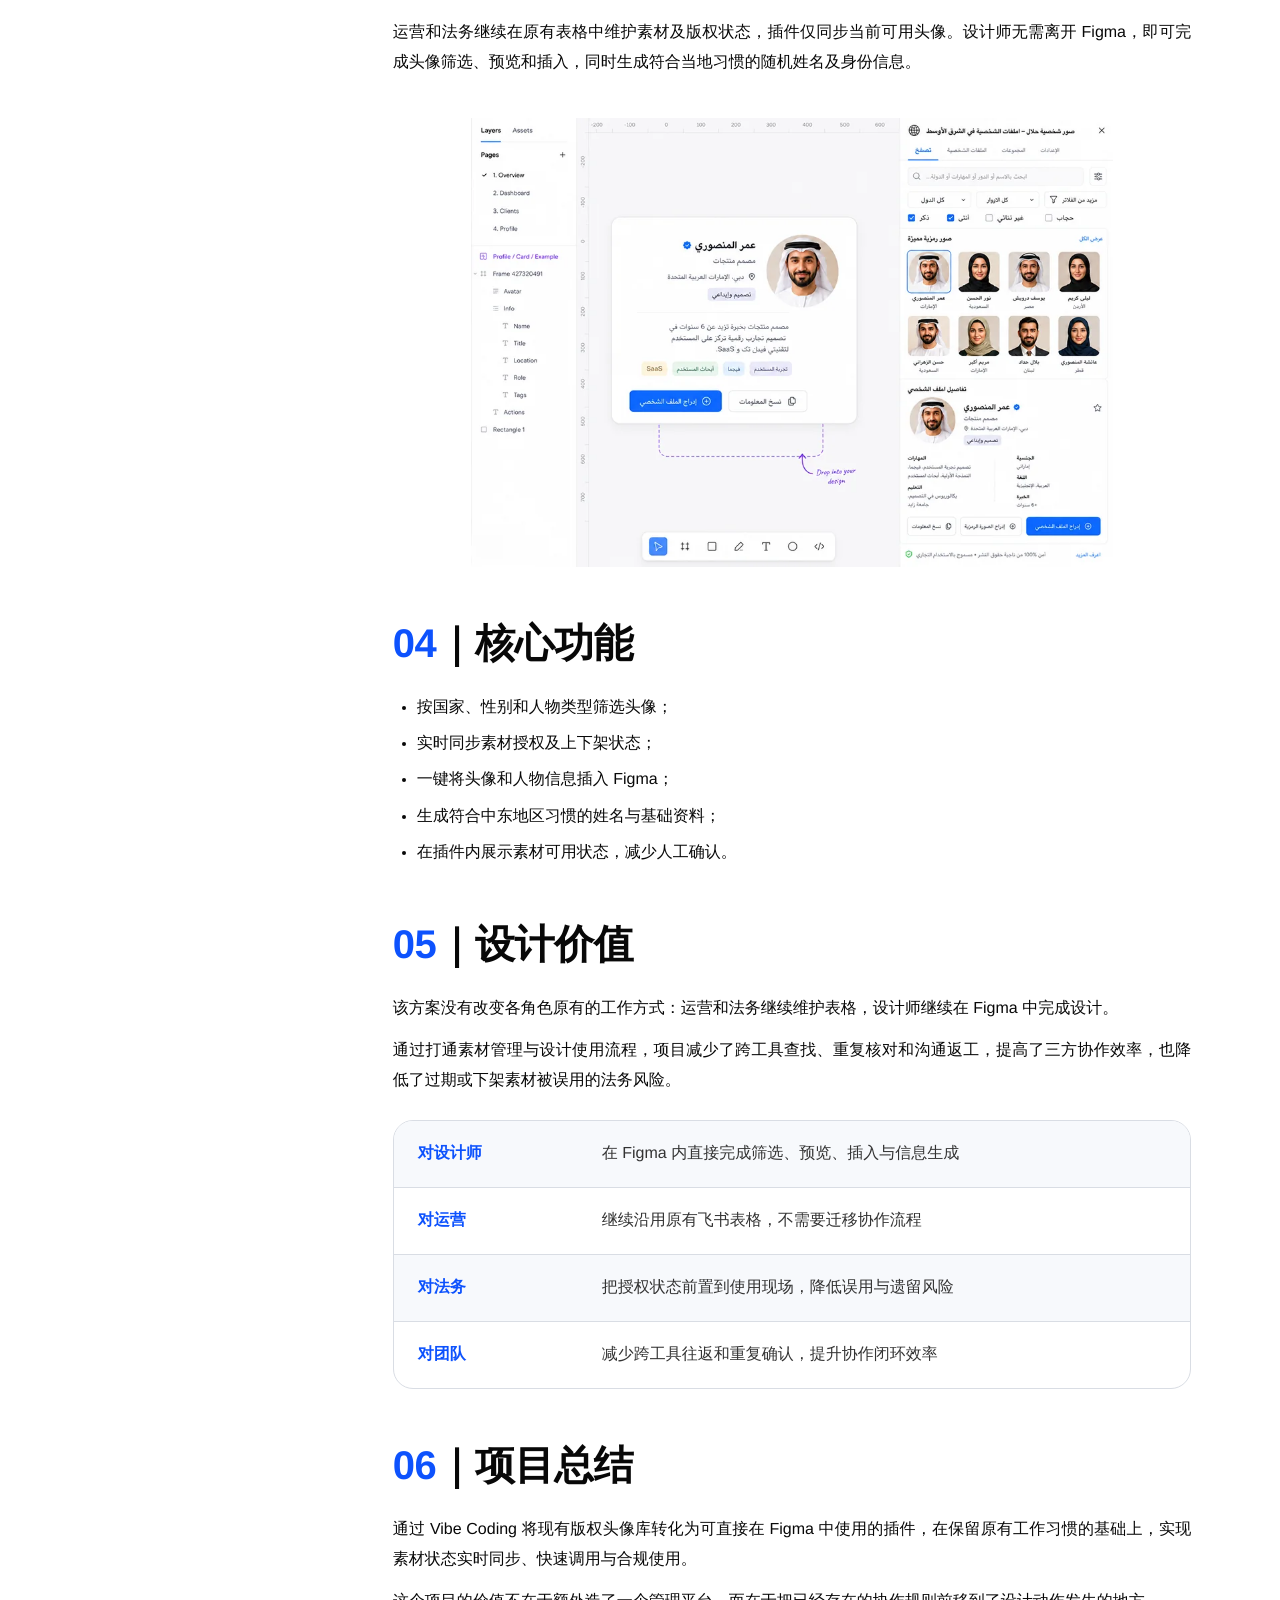
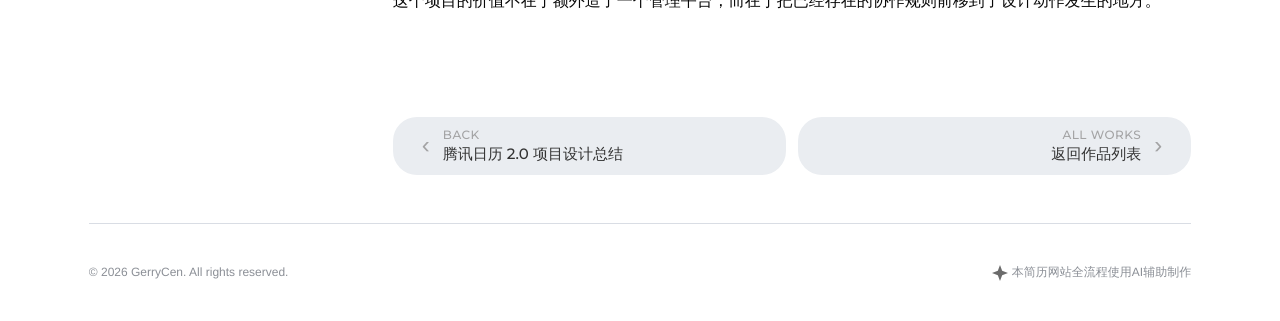
==== commit 622ed3fb: "Optimize image assets for GitHub Pages" ====
--- a/project-avatar-plugin.html
+++ b/project-avatar-plugin.html
@@ -43,7 +43,7 @@
 
         <article class="project-article">
           <section class="project-cover reveal">
-            <img src="./assets/avatar-plugin-cover-02.png" alt="中东版权头像协作工具设计封面" />
+            <img src="./assets/avatar-plugin-cover-02.webp" alt="中东版权头像协作工具设计封面" width="2172" height="724" decoding="async" loading="eager" fetchpriority="high">
             <div>
               <p>中东版权头像协作工具设计</p>
             </div>
@@ -102,7 +102,7 @@
               运营和法务继续在原有表格中维护素材及版权状态，插件仅同步当前可用头像。设计师无需离开 Figma，即可完成头像筛选、预览和插入，同时生成符合当地习惯的随机姓名及身份信息。
             </p>
             <figure>
-              <img src="./assets/avatar-plugin-detail-01.png" alt="中东版权头像 Figma 插件界面" />
+              <img src="./assets/avatar-plugin-detail-01.webp" alt="中东版权头像 Figma 插件界面" width="960" height="672" decoding="async" loading="lazy">
             </figure>
           </section>
 
--- a/styles.css
+++ b/styles.css
@@ -7,7 +7,9 @@
   font-style: normal;
   font-weight: 500;
   font-display: swap;
-  src: url("./assets/fonts/montserrat-500.ttf") format("truetype");
+  src:
+    url("./assets/fonts/montserrat-500.woff") format("woff"),
+    url("./assets/fonts/montserrat-500.ttf") format("truetype");
 }
 
 @font-face {
@@ -15,7 +17,9 @@
   font-style: normal;
   font-weight: 700;
   font-display: swap;
-  src: url("./assets/fonts/montserrat-700.ttf") format("truetype");
+  src:
+    url("./assets/fonts/montserrat-700.woff") format("woff"),
+    url("./assets/fonts/montserrat-700.ttf") format("truetype");
 }
 
 @font-face {
@@ -23,7 +27,9 @@
   font-style: normal;
   font-weight: 800;
   font-display: swap;
-  src: url("./assets/fonts/montserrat-800.ttf") format("truetype");
+  src:
+    url("./assets/fonts/montserrat-800.woff") format("woff"),
+    url("./assets/fonts/montserrat-800.ttf") format("truetype");
 }
 
 :root {
@@ -847,7 +853,7 @@
 }
 
 .contact::after {
-  background: url("./assets/bg纹理切图.png") no-repeat right top / auto 100%;
+  background: url("./assets/bg纹理切图.webp") no-repeat right top / auto 100%;
   content: "";
   inset: 0;
   opacity: 1;
